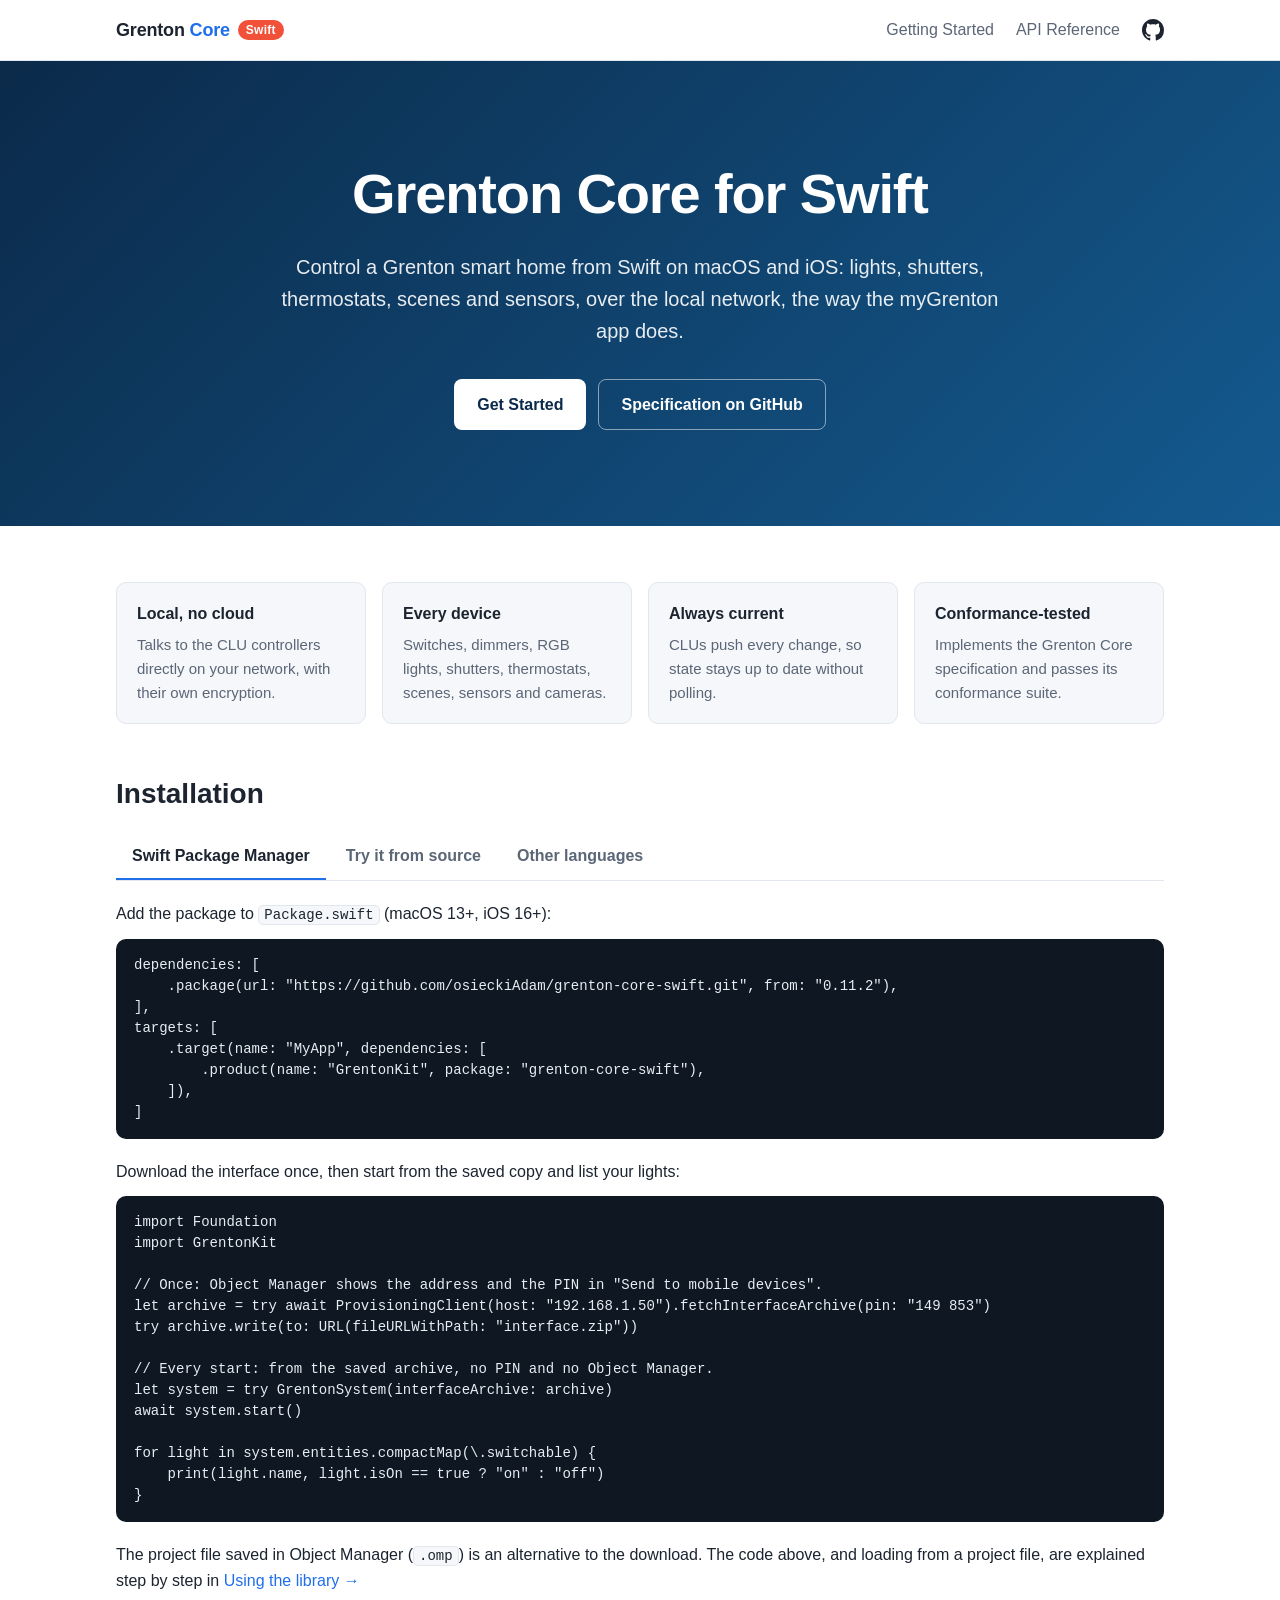
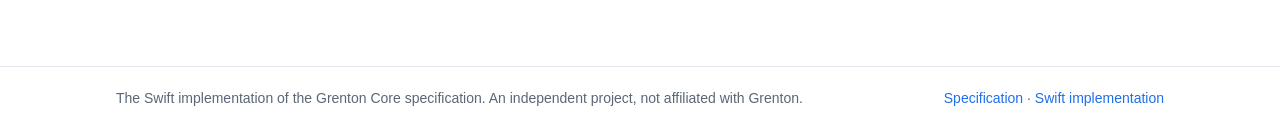
==== site/index.html @ cd2fb014 "Release 0.11.2 Implements spec 0.11.2 and passes suite 0.11.2 (233 cases). The submodule moves to th" ====
<!doctype html>
<html lang="en">
<head>
  <meta charset="utf-8">
  <meta name="viewport" content="width=device-width, initial-scale=1">
  <title>Grenton Core for Swift</title>
  <meta name="description" content="Control a Grenton smart home from Swift, over the local network.">
  <link rel="stylesheet" href="assets/style.css">
</head>
<body>
  <header class="site">
    <div class="wrap">
      <a class="brand" href="">Grenton <span>Core</span><em class="lang" title="Swift implementation">Swift</em></a>
      <nav class="main" aria-label="Main">
        <a href="getting-started/">Getting Started</a>
        <a href="api/documentation/grentondevices/">API Reference</a>
        <a class="github" href="https://github.com/osieckiAdam/grenton-core-spec" title="Grenton Core specification on GitHub" aria-label="Grenton Core specification on GitHub"><svg viewBox="0 0 16 16" aria-hidden="true"><path d="M8 0C3.58 0 0 3.58 0 8c0 3.54 2.29 6.53 5.47 7.59.4.07.55-.17.55-.38 0-.19-.01-.82-.01-1.49-2.01.37-2.53-.49-2.69-.94-.09-.23-.48-.94-.82-1.13-.28-.15-.68-.52-.01-.53.63-.01 1.08.58 1.23.82.72 1.21 1.87.87 2.33.66.07-.52.28-.87.51-1.07-1.78-.2-3.64-.89-3.64-3.95 0-.87.31-1.59.82-2.15-.08-.2-.36-1.02.08-2.12 0 0 .67-.21 2.2.82.64-.18 1.32-.27 2-.27.68 0 1.36.09 2 .27 1.53-1.04 2.2-.82 2.2-.82.44 1.1.16 1.92.08 2.12.51.56.82 1.27.82 2.15 0 3.07-1.87 3.75-3.65 3.95.29.25.54.73.54 1.48 0 1.07-.01 1.93-.01 2.2 0 .21.15.46.55.38A8.013 8.013 0 0016 8c0-4.42-3.58-8-8-8z"/></svg></a>
      </nav>
    </div>
  </header>

  <section class="hero">
    <div class="wrap">
      <h1>Grenton Core for Swift</h1>
      <p>Control a Grenton smart home from Swift on macOS and iOS: lights,
      shutters, thermostats, scenes and sensors, over the local network, the
      way the myGrenton app does.</p>
      <div class="buttons">
        <a class="button" href="getting-started/">Get Started</a>
        <a class="button secondary" href="https://github.com/osieckiAdam/grenton-core-spec">Specification on GitHub</a>
      </div>
    </div>
  </section>

  <main class="wrap">
    <div class="features">
      <div class="feature"><h3>Local, no cloud</h3><p>Talks to the CLU controllers directly on your network, with their own encryption.</p></div>
      <div class="feature"><h3>Every device</h3><p>Switches, dimmers, RGB lights, shutters, thermostats, scenes, sensors and cameras.</p></div>
      <div class="feature"><h3>Always current</h3><p>CLUs push every change, so state stays up to date without polling.</p></div>
      <div class="feature"><h3>Conformance-tested</h3><p>Implements the Grenton Core specification and passes its conformance suite.</p></div>
    </div>

    <section class="install" aria-labelledby="install-title">
      <h2 id="install-title">Installation</h2>
      <div class="tabs" role="tablist" data-tabs>
        <button role="tab" data-panel="tab-swift">Swift Package Manager</button>
        <button role="tab" data-panel="tab-source">Try it from source</button>
        <button role="tab" data-panel="tab-port">Other languages</button>
      </div>

      <div class="panel" id="tab-swift" role="tabpanel">
        <p>Add the package to <code>Package.swift</code> (macOS 13+, iOS 16+):</p>
<pre><code>dependencies: [
    .package(url: "https://github.com/osieckiAdam/grenton-core-swift.git", from: "0.11.2"),
],
targets: [
    .target(name: "MyApp", dependencies: [
        .product(name: "GrentonKit", package: "grenton-core-swift"),
    ]),
]</code></pre>
        <p>Download the interface once, then start from the saved copy and list your lights:</p>
<pre><code class="language-swift">import Foundation
import GrentonKit

// Once: Object Manager shows the address and the PIN in "Send to mobile devices".
let archive = try await ProvisioningClient(host: "192.168.1.50").fetchInterfaceArchive(pin: "149 853")
try archive.write(to: URL(fileURLWithPath: "interface.zip"))

// Every start: from the saved archive, no PIN and no Object Manager.
let system = try GrentonSystem(interfaceArchive: archive)
await system.start()

for light in system.entities.compactMap(\.switchable) {
    print(light.name, light.isOn == true ? "on" : "off")
}</code></pre>
        <p>The project file saved in Object Manager (<code>.omp</code>) is an alternative to the download. The code above, and loading from a project file, are explained step by step in <a href="api/documentation/grentondevices/gettingstarted/">Using the library →</a></p>
      </div>

      <div class="panel" id="tab-source" role="tabpanel" hidden>
        <p>Clone the Swift implementation and run the examples against your installation. No build step; <code>swift run</code> does it:</p>
<pre><code>git clone https://github.com/osieckiAdam/grenton-core-swift.git
cd grenton-core-swift
swift run fetch-interface 192.168.1.50 dist/interface.zip 149 853
swift run list-devices dist/interface.zip
swift run import-project house.omp            <span class="c"># the same, from a project file, no PIN</span></code></pre>
        <p><a href="getting-started/">The whole walkthrough →</a></p>
      </div>

      <div class="panel" id="tab-port" role="tabpanel" hidden>
        <p>This site is for the <strong>Swift</strong> implementation. Grenton Core itself is a language-agnostic specification: every implementation follows the same rules and passes the same conformance suite, so behaviour is identical across languages.</p>
        <p>Implementations in other languages will have their own pages and API references. To write one, start from the specification and its conformance suite:</p>
<pre><code>git submodule add https://github.com/osieckiAdam/grenton-core-spec.git vendor/grenton-core-spec
python3 vendor/grenton-core-spec/tools/suite.py check   <span class="c"># validate the suite</span></code></pre>
        <p><a href="https://github.com/osieckiAdam/grenton-core-spec">Specification and conformance contract →</a></p>
      </div>
    </section>
  </main>

  <footer class="site">
    <div class="wrap">
      <span>The Swift implementation of the Grenton Core specification. An independent project, not affiliated with Grenton.</span>
      <span><a href="https://github.com/osieckiAdam/grenton-core-spec">Specification</a> · <a href="https://github.com/osieckiAdam/grenton-core-swift">Swift implementation</a></span>
    </div>
  </footer>
  <script src="assets/site.js"></script>
</body>
</html>
---- site/assets/style.css ----
:root {
  --bg: #ffffff;
  --bg-soft: #f5f7fa;
  --text: #1c2430;
  --text-soft: #5b6676;
  --border: #e2e7ee;
  --accent: #1f6feb;
  --accent-text: #ffffff;
  --code-bg: #0f1722;
  --code-text: #e6edf3;
  --code-comment: #8b98a9;
  --hero-from: #0b2a4a;
  --hero-to: #145a8f;
  --hero-text: #ffffff;
  --swift: #f05138;
  --radius: 10px;
  --max: 1080px;
}
@media (prefers-color-scheme: dark) {
  :root {
    --bg: #0d1117;
    --bg-soft: #151b23;
    --text: #e6edf3;
    --text-soft: #9aa6b4;
    --border: #273140;
    --accent: #4c8dff;
    --code-bg: #0a0f16;
    --hero-from: #071a2e;
    --hero-to: #0e3d63;
  }
}
* { box-sizing: border-box; }
html { -webkit-text-size-adjust: 100%; }
body {
  margin: 0;
  background: var(--bg);
  color: var(--text);
  font: 16px/1.6 -apple-system, BlinkMacSystemFont, "Segoe UI", Roboto, "Helvetica Neue", Arial, sans-serif;
}
a { color: var(--accent); text-decoration: none; }
a:hover { text-decoration: underline; }
code, pre { font-family: ui-monospace, SFMono-Regular, Menlo, Consolas, monospace; font-size: 14px; }
:not(pre) > code { background: var(--bg-soft); border: 1px solid var(--border); border-radius: 5px; padding: 1px 5px; }
pre {
  background: var(--code-bg); color: var(--code-text);
  border-radius: var(--radius); padding: 16px 18px; margin: 12px 0 20px;
  overflow-x: auto; line-height: 1.5;
}
pre .c { color: var(--code-comment); }
.wrap { max-width: var(--max); margin: 0 auto; padding: 0 16px; }

/* Header */
header.site {
  position: sticky; top: 0; z-index: 10;
  background: color-mix(in srgb, var(--bg) 88%, transparent);
  backdrop-filter: blur(8px);
  border-bottom: 1px solid var(--border);
}
header.site .wrap { display: flex; align-items: center; gap: 24px; height: 60px; }
.brand { font-weight: 700; font-size: 18px; color: var(--text); letter-spacing: -0.01em; }
.brand:hover { text-decoration: none; }
.brand span { color: var(--accent); }
.brand .lang {
  font-style: normal; font-size: 12px; font-weight: 700; letter-spacing: 0.02em;
  color: #fff; background: var(--swift); border-radius: 999px; padding: 3px 8px;
  margin-left: 8px; vertical-align: 2px;
}
nav.main { display: flex; align-items: center; gap: 22px; margin-left: auto; }
nav.main a { color: var(--text-soft); font-weight: 500; }
nav.main a:hover, nav.main a[aria-current="page"] { color: var(--text); text-decoration: none; }
nav.main .github { display: inline-flex; color: var(--text); }
nav.main .github svg { width: 22px; height: 22px; fill: currentColor; }

/* Hero */
.hero {
  background: linear-gradient(135deg, var(--hero-from), var(--hero-to));
  color: var(--hero-text); text-align: center; padding: 88px 0 96px;
}
.hero h1 { font-size: clamp(36px, 6vw, 56px); margin: 0 0 12px; letter-spacing: -0.02em; }
.hero p { font-size: clamp(17px, 2.2vw, 20px); max-width: 720px; margin: 0 auto 32px; opacity: 0.9; }
.buttons { display: flex; gap: 12px; justify-content: center; flex-wrap: wrap; }
.button {
  display: inline-block; padding: 12px 22px; border-radius: 8px; font-weight: 600;
  background: var(--hero-text); color: var(--hero-from); border: 1px solid transparent;
}
.button.secondary { background: transparent; color: var(--hero-text); border-color: rgba(255, 255, 255, 0.5); }
.button:hover { text-decoration: none; filter: brightness(0.95); }

/* Features */
.features { display: grid; grid-template-columns: repeat(auto-fit, minmax(220px, 1fr)); gap: 16px; margin: 56px auto 16px; }
.feature { border: 1px solid var(--border); border-radius: var(--radius); padding: 18px 20px; background: var(--bg-soft); }
.feature h3 { margin: 0 0 6px; font-size: 16px; }
.feature p { margin: 0; color: var(--text-soft); font-size: 15px; }

/* Install tabs */
section.install { margin: 48px auto 72px; }
section.install h2 { font-size: 28px; margin: 0 0 16px; }
.tabs { display: flex; gap: 4px; border-bottom: 1px solid var(--border); overflow-x: auto; }
.tabs button {
  appearance: none; background: none; border: 0; border-bottom: 2px solid transparent;
  padding: 10px 16px; font: inherit; font-weight: 600; color: var(--text-soft); cursor: pointer; white-space: nowrap;
}
.tabs button[aria-selected="true"] { color: var(--text); border-bottom-color: var(--accent); }
.panel { padding: 20px 0 0; }
.panel[hidden] { display: none; }
.panel p { margin: 0 0 8px; }

/* Article (getting started) */
main.article { max-width: 820px; margin: 0 auto; padding: 40px 16px 80px; }
main.article h1 { font-size: 36px; margin: 0 0 8px; letter-spacing: -0.01em; }
main.article .lead { color: var(--text-soft); font-size: 18px; margin: 0 0 32px; }
main.article h2 { margin: 40px 0 8px; font-size: 24px; }
main.article h2 .step {
  display: inline-grid; place-items: center; width: 30px; height: 30px; margin-right: 8px;
  border-radius: 50%; background: var(--accent); color: var(--accent-text); font-size: 15px; vertical-align: 3px;
}
main.article img { max-width: 100%; border-radius: var(--radius); border: 1px solid var(--border); }
.note { border-left: 3px solid var(--accent); background: var(--bg-soft); padding: 10px 14px; border-radius: 0 8px 8px 0; margin: 16px 0; }
.note.warn { border-left-color: #d29922; }

footer.site { border-top: 1px solid var(--border); color: var(--text-soft); font-size: 14px; }
footer.site .wrap { display: flex; gap: 16px; flex-wrap: wrap; justify-content: space-between; padding: 20px 16px; }

main, section, .panel, .feature { min-width: 0; }
:not(pre) > code { overflow-wrap: anywhere; }

@media (max-width: 640px) {
  header.site .wrap { gap: 10px; }
  .brand { font-size: 16px; white-space: nowrap; }
  nav.main { gap: 12px; font-size: 14px; }
  nav.main a { white-space: nowrap; }
  .hero { padding: 56px 0 64px; }
  .features { grid-template-columns: 1fr; margin-top: 32px; }
}
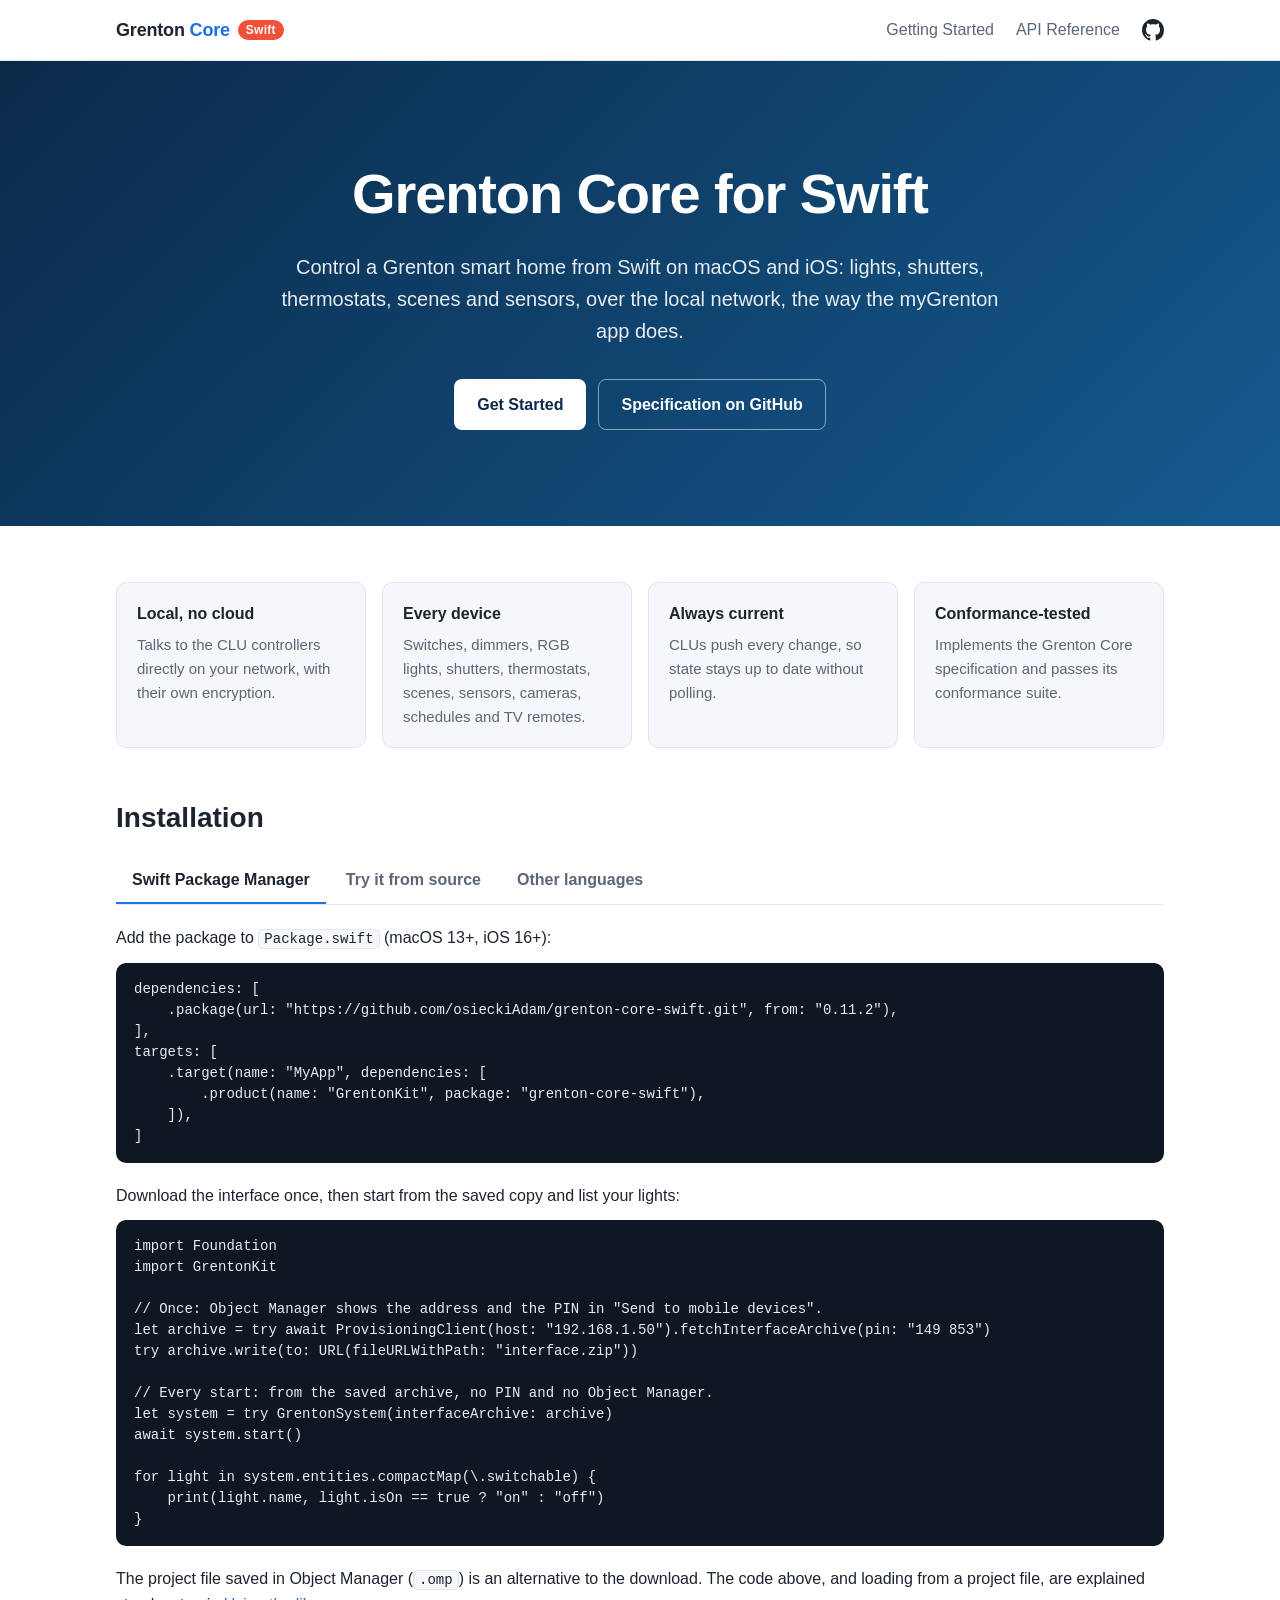
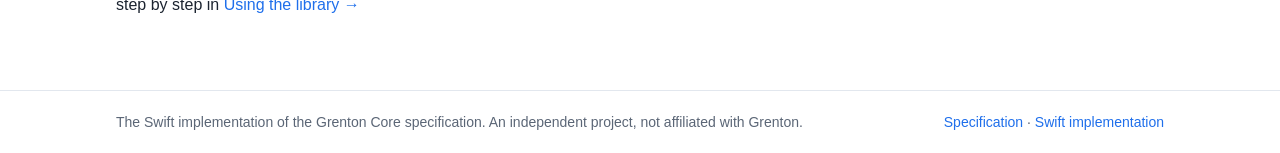
==== commit 0c5c344b: "Follow spec 0.12.1: schedules, TV remotes, quoted tables; SwiftUI bridge; InterfaceStore; Pages EVEN" ====
--- a/site/index.html
+++ b/site/index.html
@@ -35,7 +35,7 @@
   <main class="wrap">
     <div class="features">
       <div class="feature"><h3>Local, no cloud</h3><p>Talks to the CLU controllers directly on your network, with their own encryption.</p></div>
-      <div class="feature"><h3>Every device</h3><p>Switches, dimmers, RGB lights, shutters, thermostats, scenes, sensors and cameras.</p></div>
+      <div class="feature"><h3>Every device</h3><p>Switches, dimmers, RGB lights, shutters, thermostats, scenes, sensors, cameras, schedules and TV remotes.</p></div>
       <div class="feature"><h3>Always current</h3><p>CLUs push every change, so state stays up to date without polling.</p></div>
       <div class="feature"><h3>Conformance-tested</h3><p>Implements the Grenton Core specification and passes its conformance suite.</p></div>
     </div>
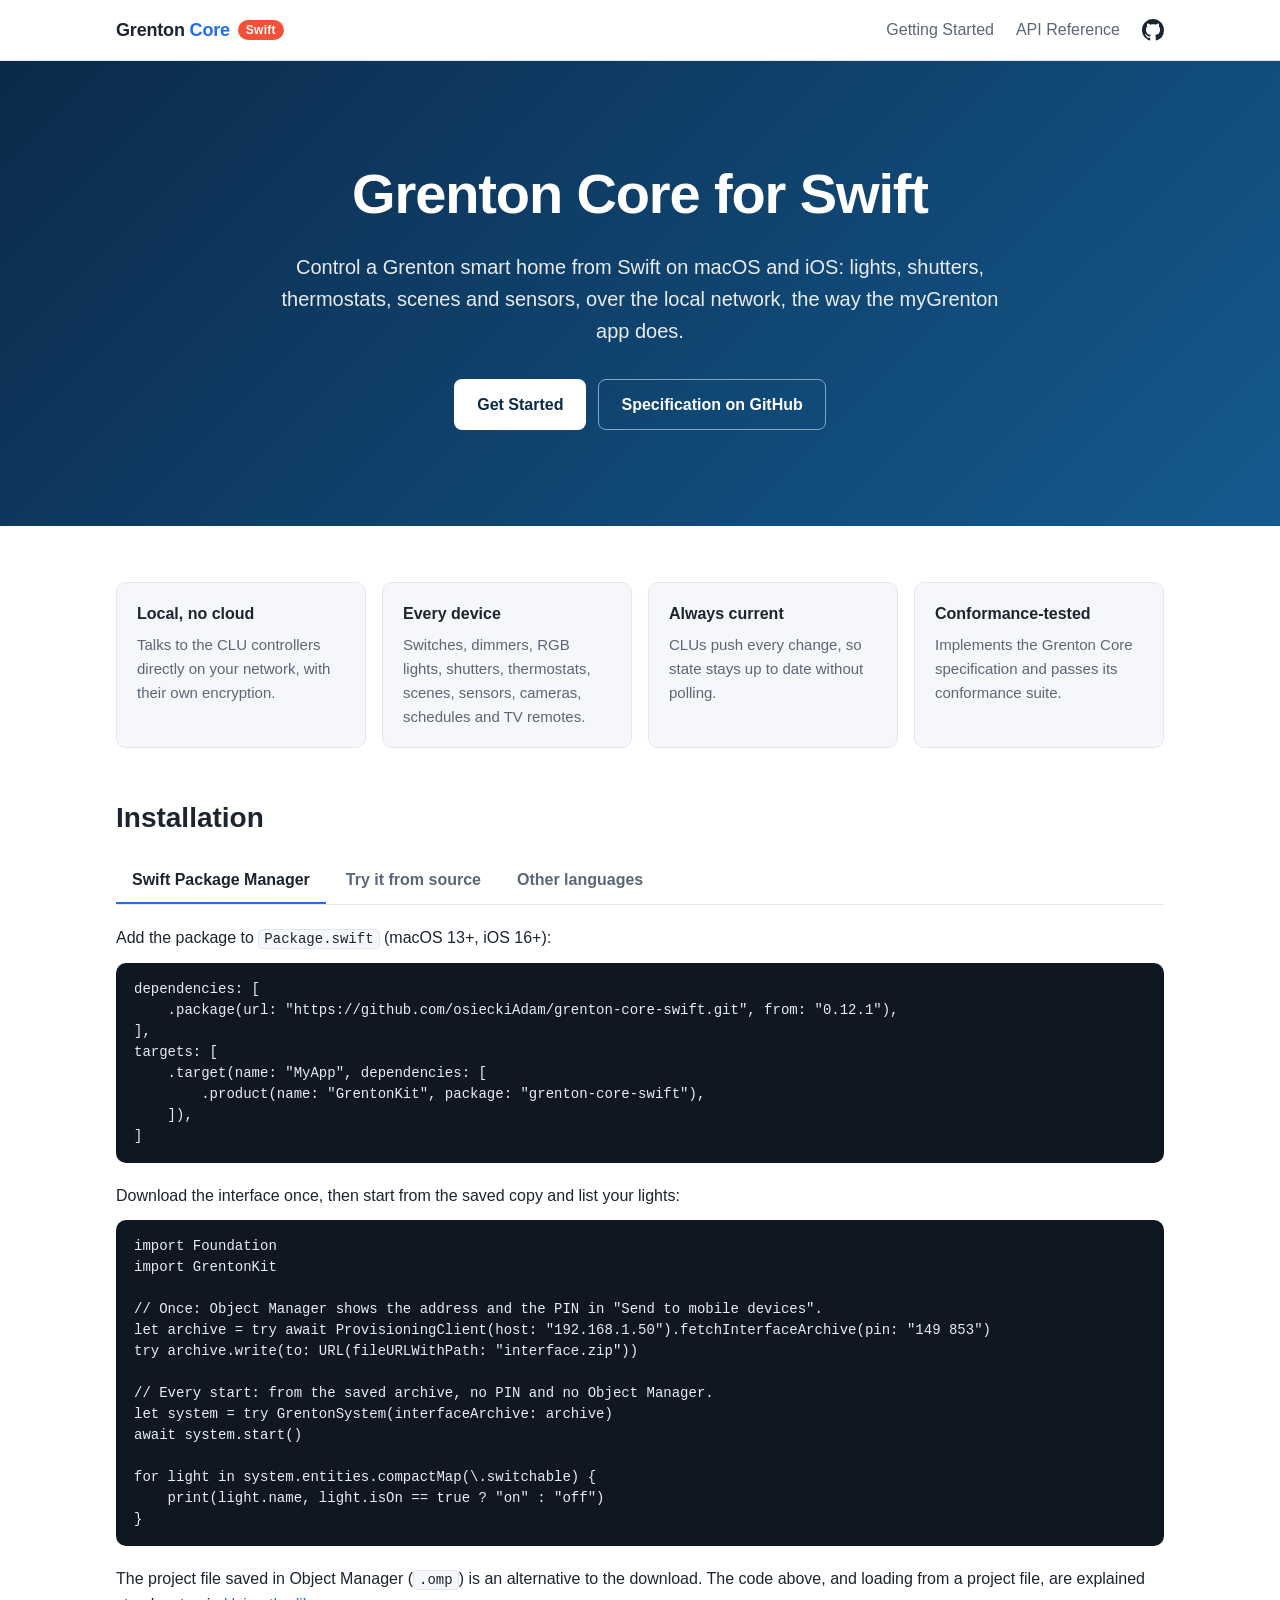
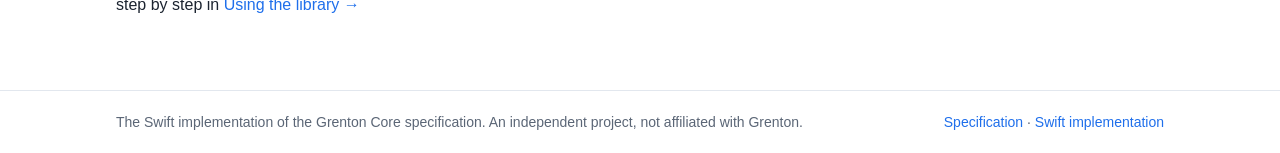
==== commit aff02738: "Release 0.12.1" ====
--- a/site/index.html
+++ b/site/index.html
@@ -51,7 +51,7 @@
       <div class="panel" id="tab-swift" role="tabpanel">
         <p>Add the package to <code>Package.swift</code> (macOS 13+, iOS 16+):</p>
 <pre><code>dependencies: [
-    .package(url: "https://github.com/osieckiAdam/grenton-core-swift.git", from: "0.11.2"),
+    .package(url: "https://github.com/osieckiAdam/grenton-core-swift.git", from: "0.12.1"),
 ],
 targets: [
     .target(name: "MyApp", dependencies: [
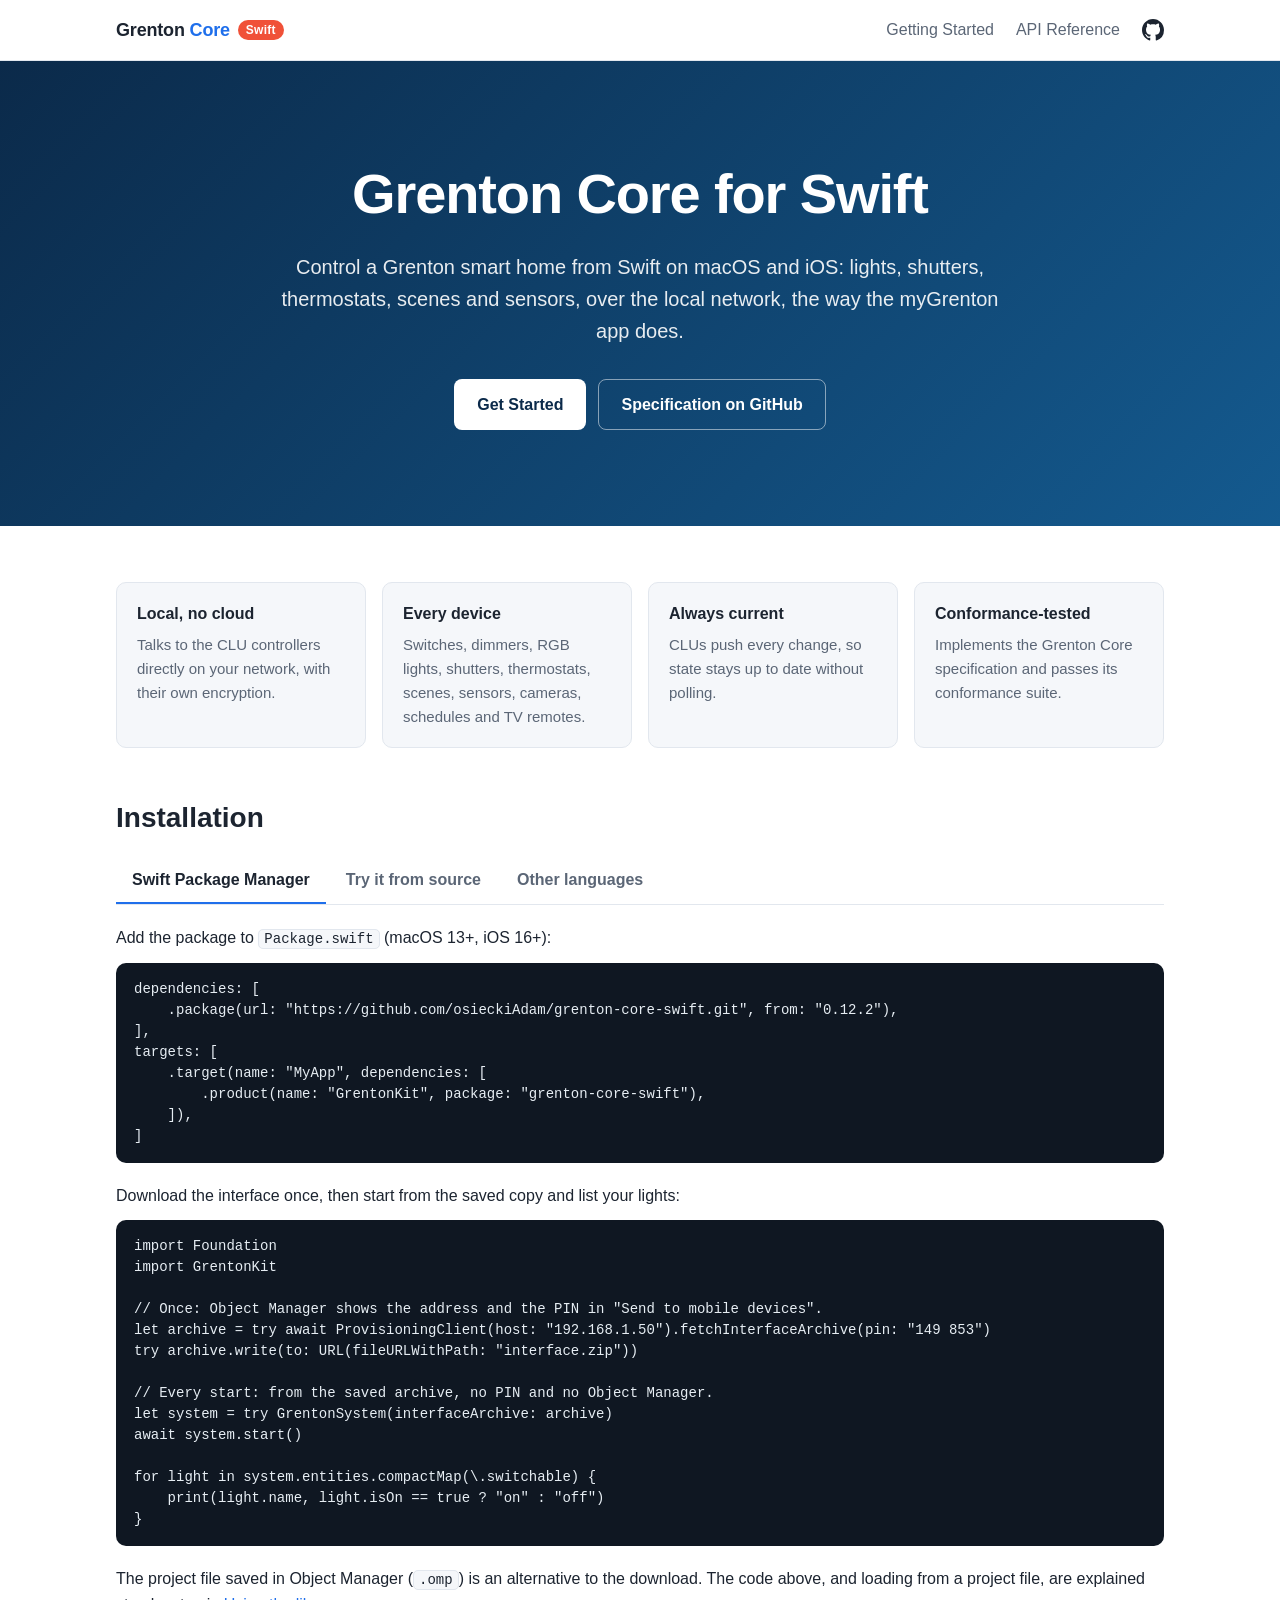
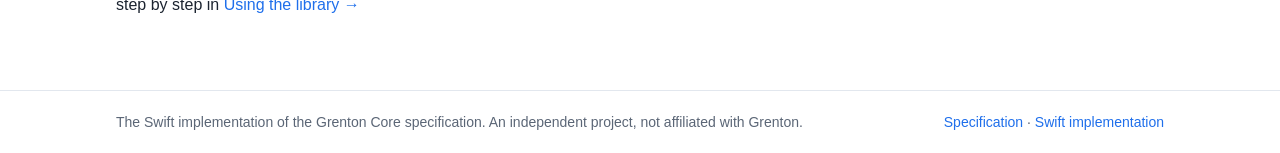
==== commit 14b0f613: "Release 0.12.2" ====
--- a/site/index.html
+++ b/site/index.html
@@ -51,7 +51,7 @@
       <div class="panel" id="tab-swift" role="tabpanel">
         <p>Add the package to <code>Package.swift</code> (macOS 13+, iOS 16+):</p>
 <pre><code>dependencies: [
-    .package(url: "https://github.com/osieckiAdam/grenton-core-swift.git", from: "0.12.1"),
+    .package(url: "https://github.com/osieckiAdam/grenton-core-swift.git", from: "0.12.2"),
 ],
 targets: [
     .target(name: "MyApp", dependencies: [
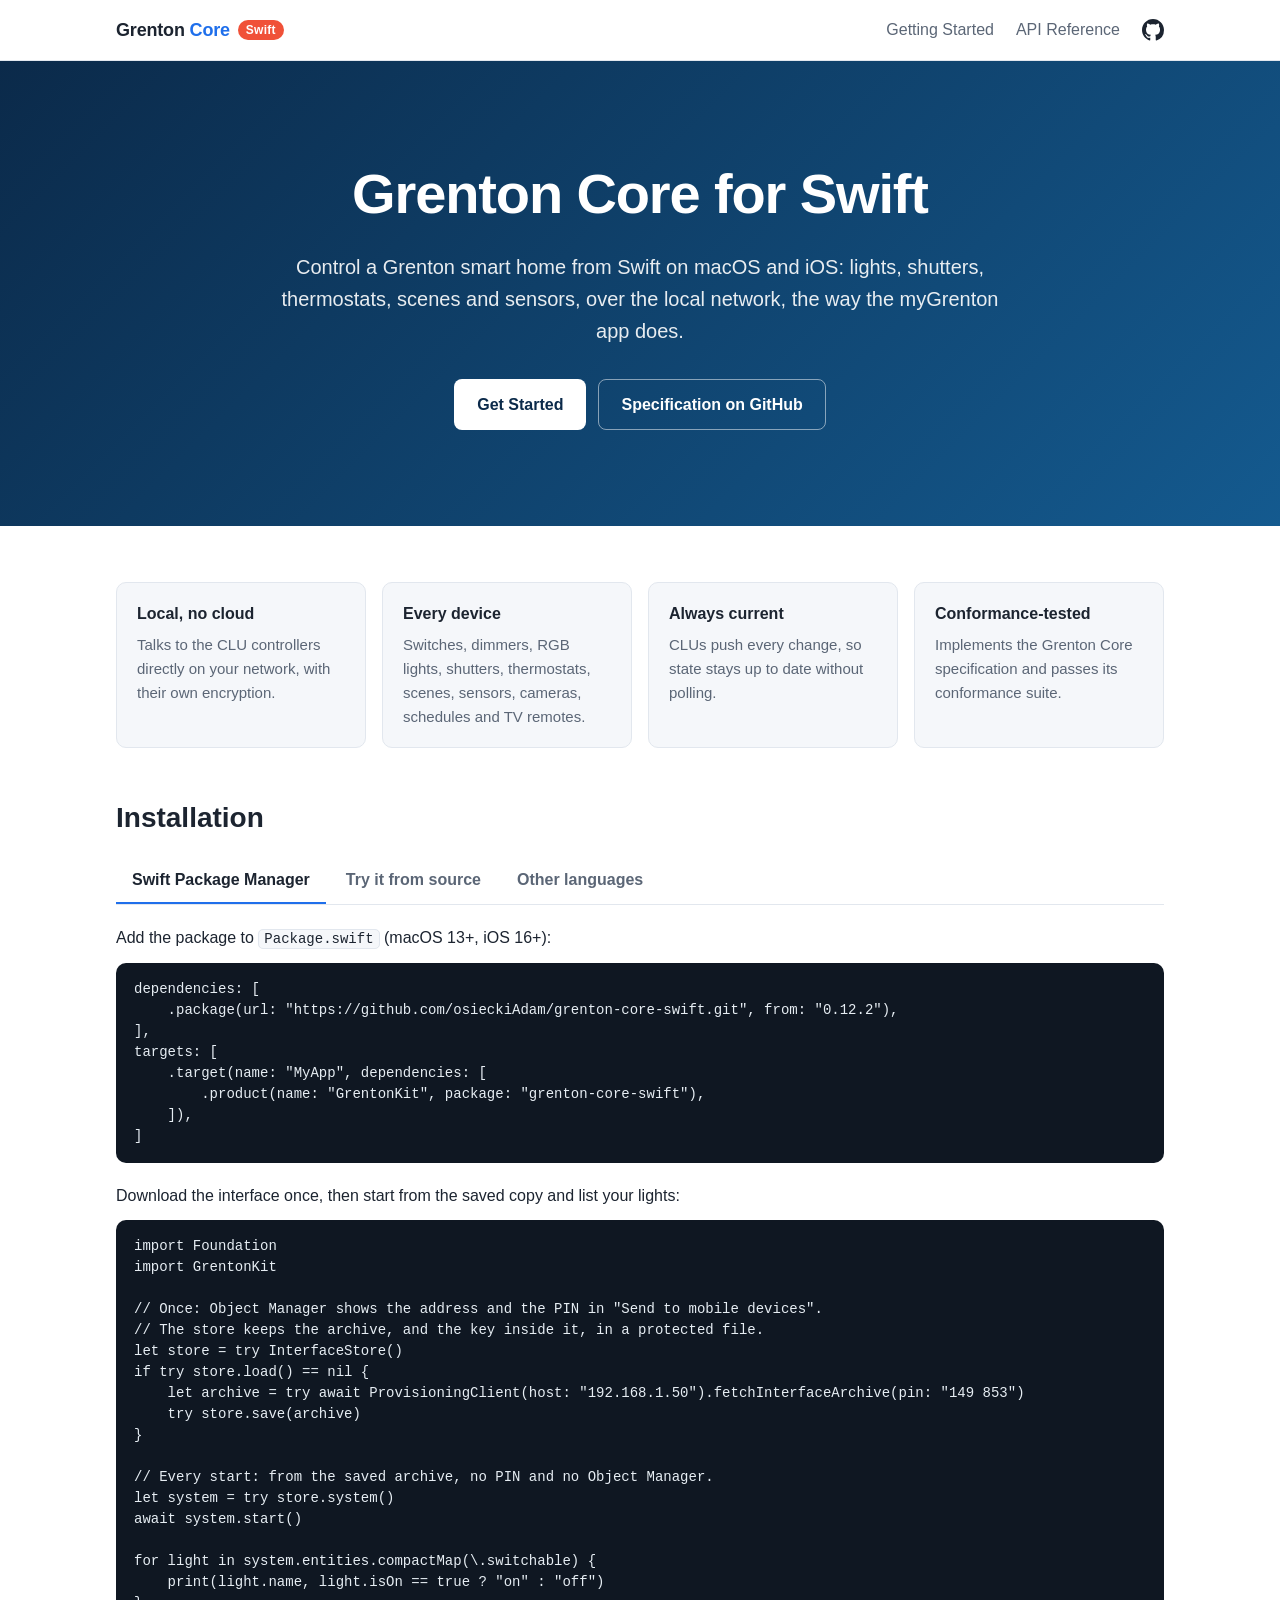
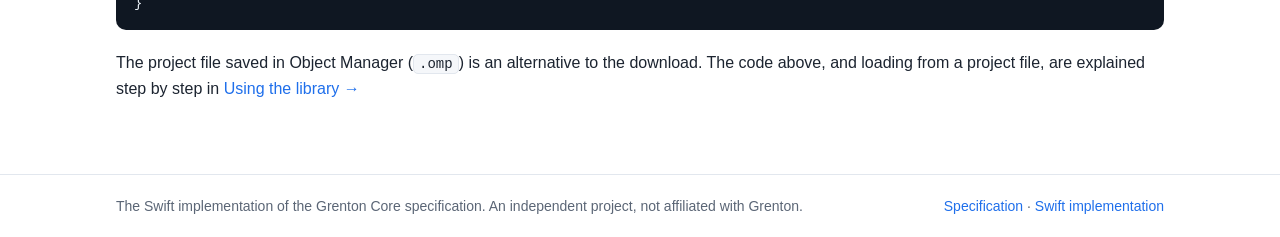
==== commit 655bf331: "Documentation: InterfaceStore and Observed where apps start; docs-only merges are not releases The l" ====
--- a/site/index.html
+++ b/site/index.html
@@ -63,11 +63,15 @@
 import GrentonKit
 
 // Once: Object Manager shows the address and the PIN in "Send to mobile devices".
-let archive = try await ProvisioningClient(host: "192.168.1.50").fetchInterfaceArchive(pin: "149 853")
-try archive.write(to: URL(fileURLWithPath: "interface.zip"))
+// The store keeps the archive, and the key inside it, in a protected file.
+let store = try InterfaceStore()
+if try store.load() == nil {
+    let archive = try await ProvisioningClient(host: "192.168.1.50").fetchInterfaceArchive(pin: "149 853")
+    try store.save(archive)
+}
 
 // Every start: from the saved archive, no PIN and no Object Manager.
-let system = try GrentonSystem(interfaceArchive: archive)
+let system = try store.system()
 await system.start()
 
 for light in system.entities.compactMap(\.switchable) {
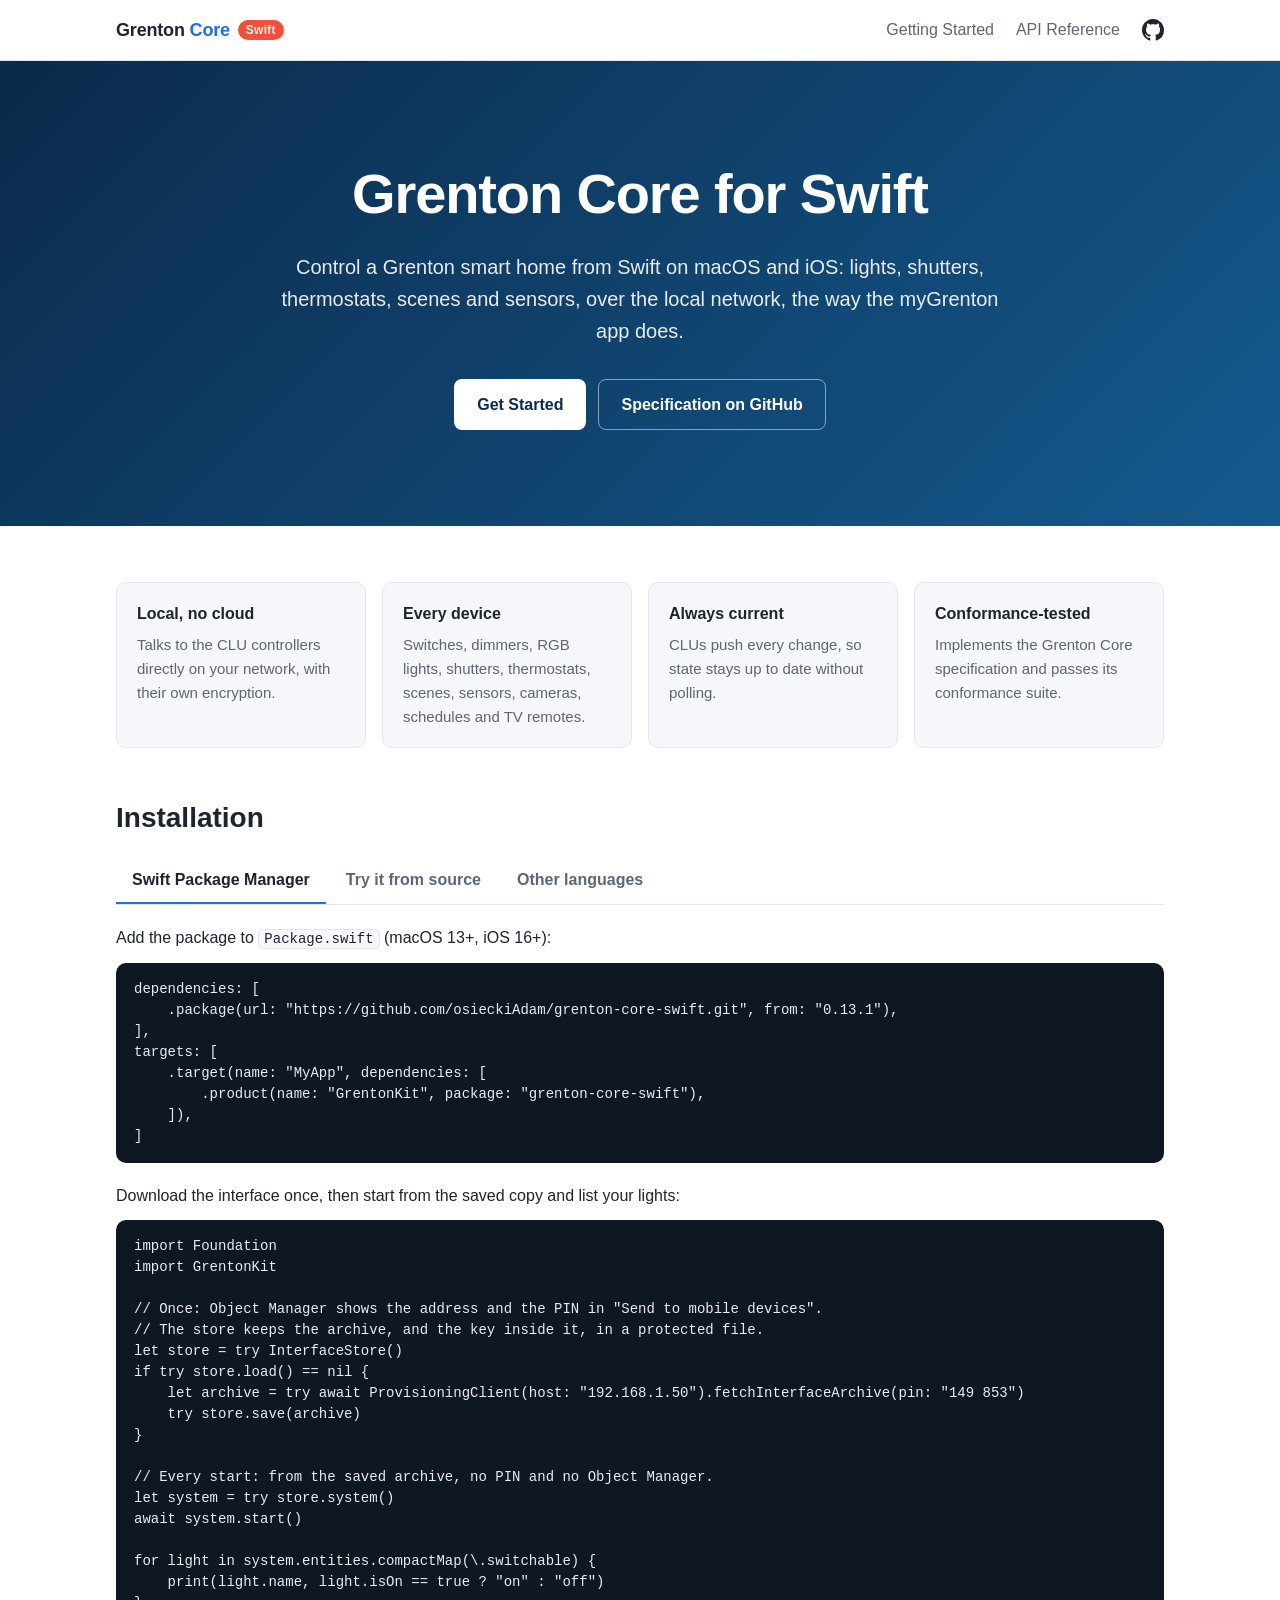
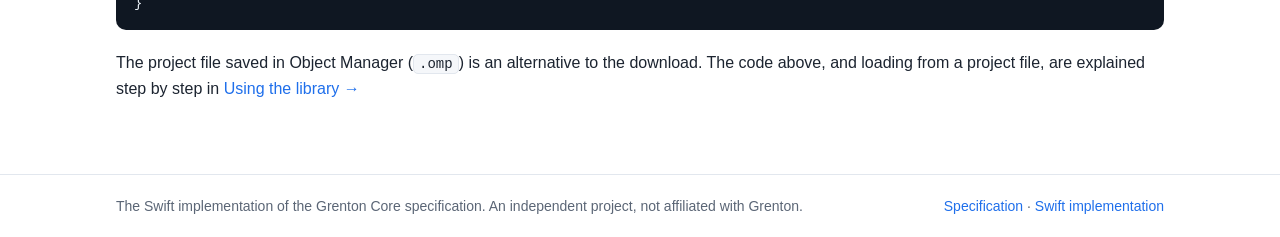
==== commit e50f39bd: "Release 0.13.1" ====
--- a/site/index.html
+++ b/site/index.html
@@ -51,7 +51,7 @@
       <div class="panel" id="tab-swift" role="tabpanel">
         <p>Add the package to <code>Package.swift</code> (macOS 13+, iOS 16+):</p>
 <pre><code>dependencies: [
-    .package(url: "https://github.com/osieckiAdam/grenton-core-swift.git", from: "0.12.2"),
+    .package(url: "https://github.com/osieckiAdam/grenton-core-swift.git", from: "0.13.1"),
 ],
 targets: [
     .target(name: "MyApp", dependencies: [
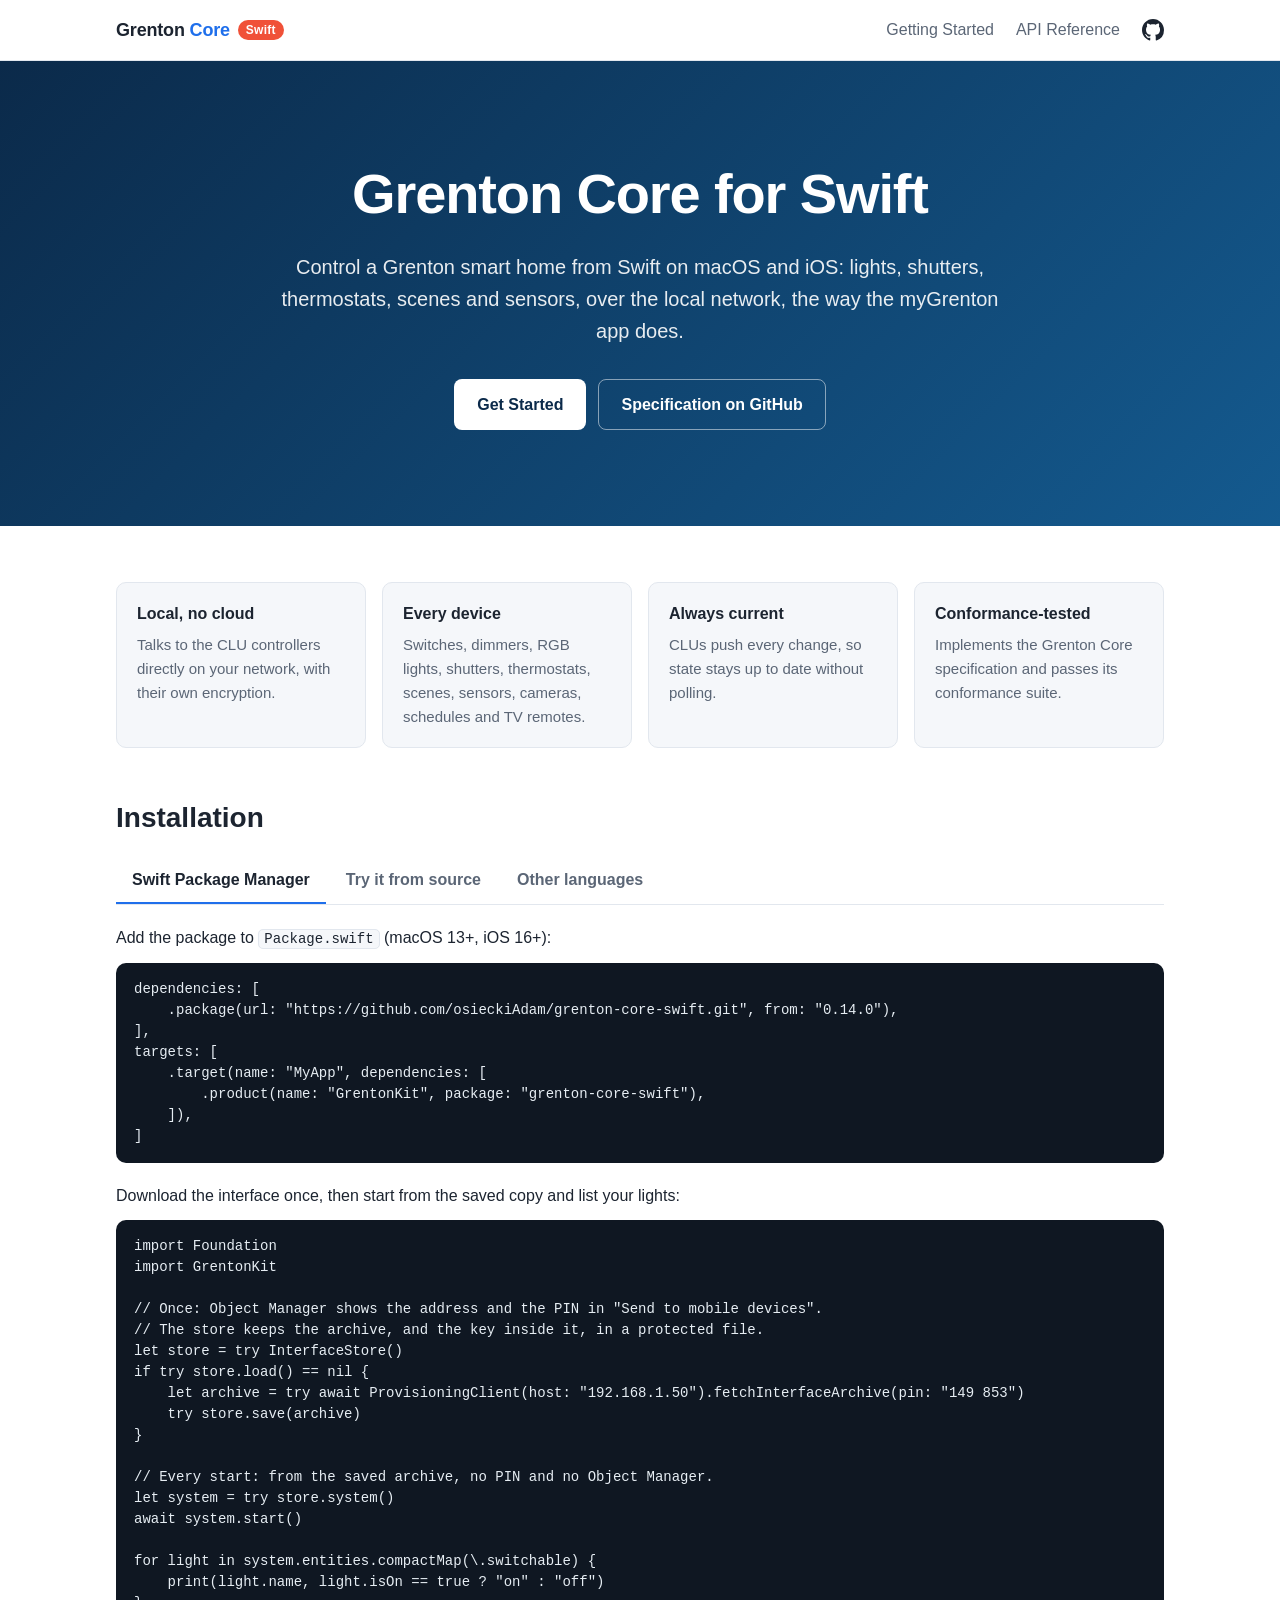
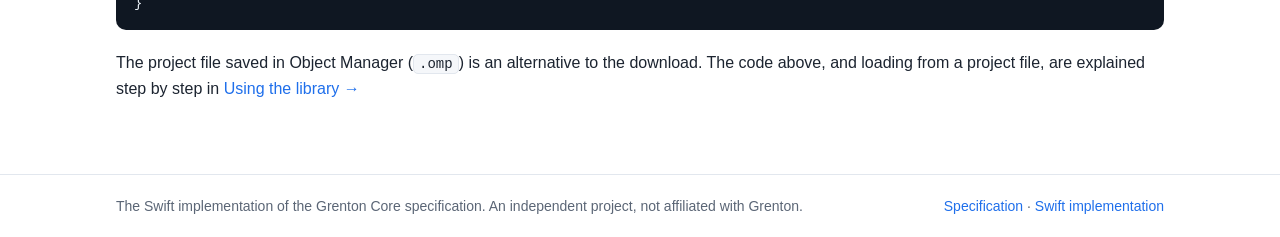
==== commit 66c470af: "Release 0.14.0" ====
--- a/site/index.html
+++ b/site/index.html
@@ -51,7 +51,7 @@
       <div class="panel" id="tab-swift" role="tabpanel">
         <p>Add the package to <code>Package.swift</code> (macOS 13+, iOS 16+):</p>
 <pre><code>dependencies: [
-    .package(url: "https://github.com/osieckiAdam/grenton-core-swift.git", from: "0.13.1"),
+    .package(url: "https://github.com/osieckiAdam/grenton-core-swift.git", from: "0.14.0"),
 ],
 targets: [
     .target(name: "MyApp", dependencies: [
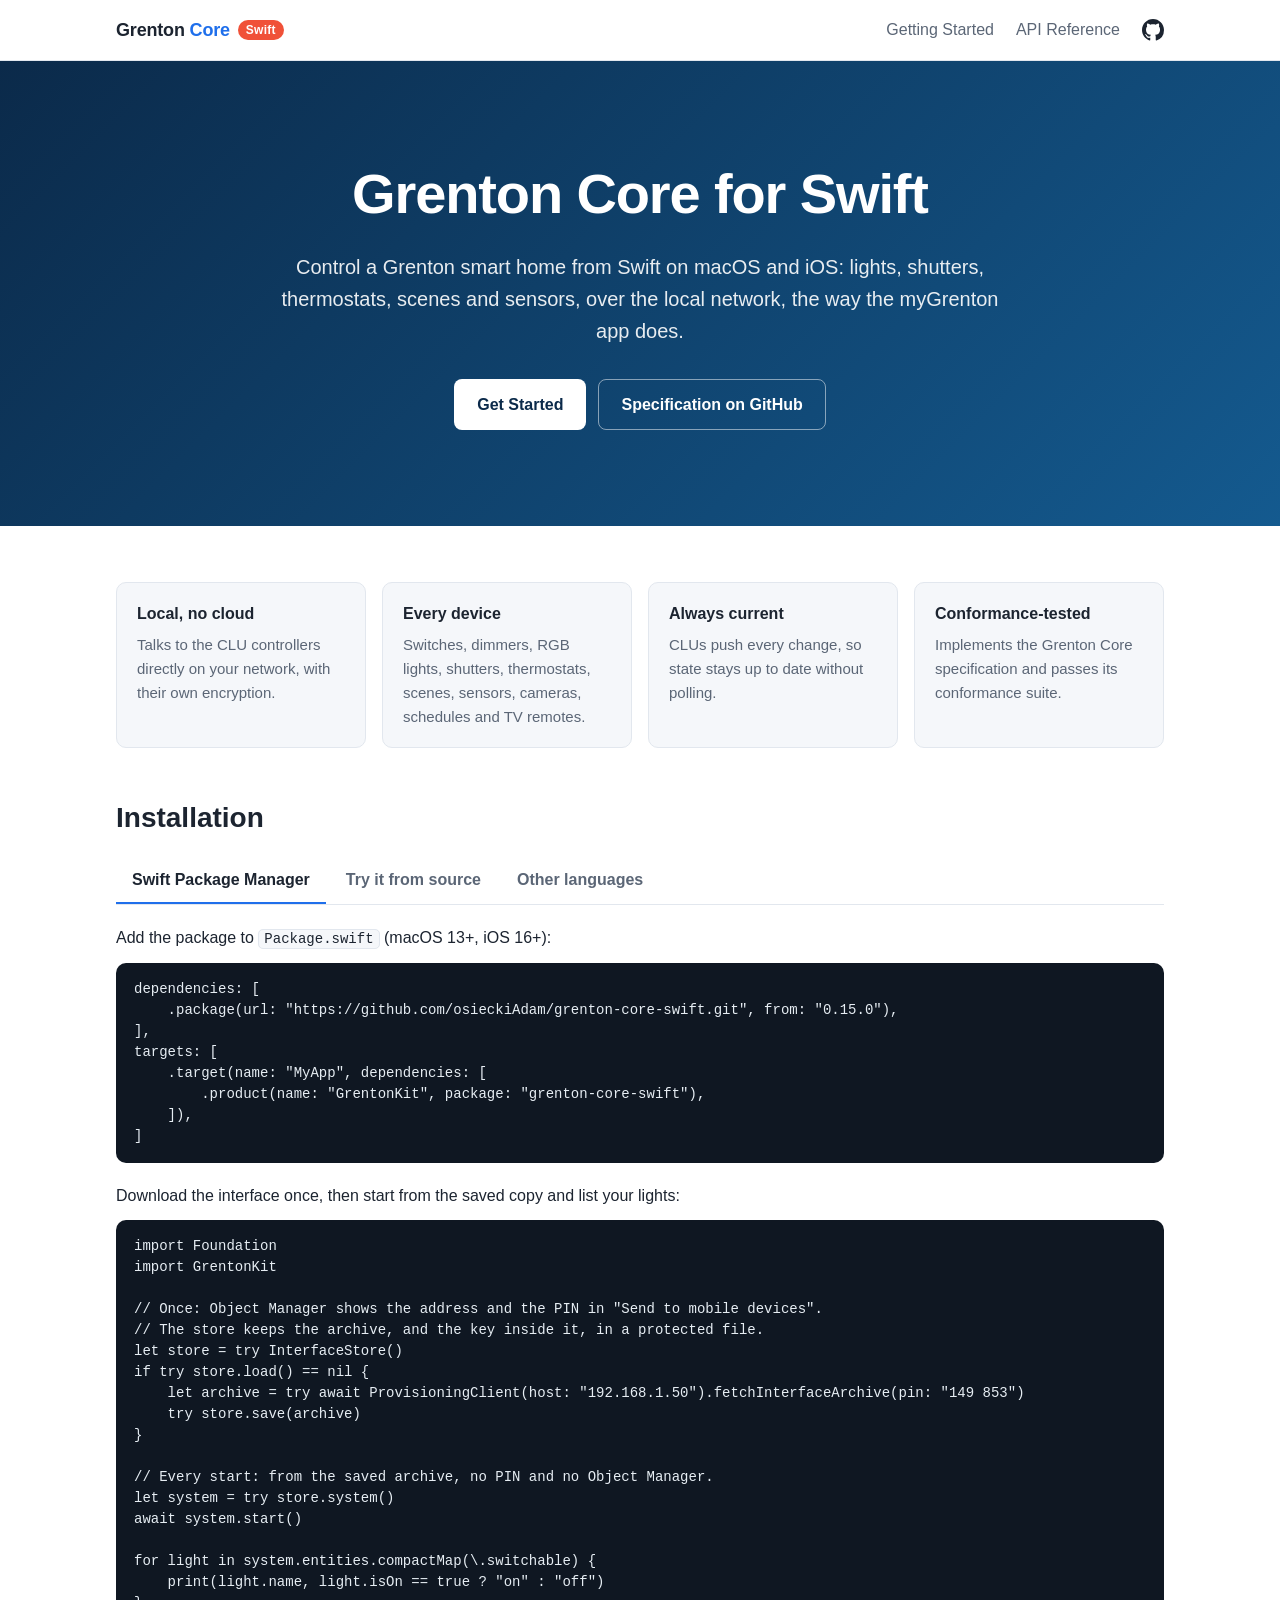
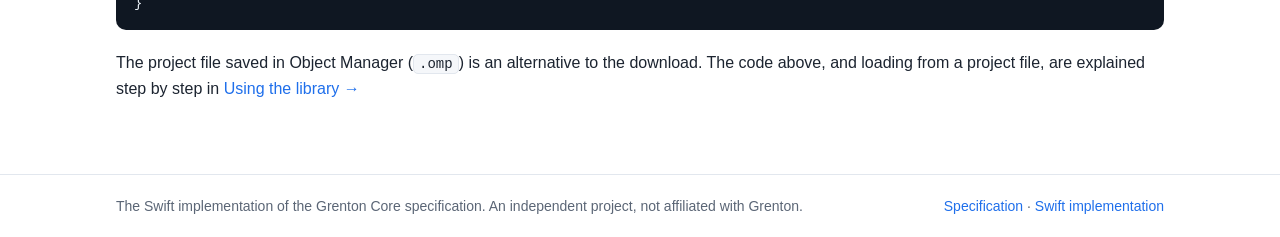
==== commit 8256947a: "Release 0.15.0: prepare the CHANGELOG heading and the from: versions Co-Authored-By: Claude Opus 5.5" ====
--- a/site/index.html
+++ b/site/index.html
@@ -51,7 +51,7 @@
       <div class="panel" id="tab-swift" role="tabpanel">
         <p>Add the package to <code>Package.swift</code> (macOS 13+, iOS 16+):</p>
 <pre><code>dependencies: [
-    .package(url: "https://github.com/osieckiAdam/grenton-core-swift.git", from: "0.14.0"),
+    .package(url: "https://github.com/osieckiAdam/grenton-core-swift.git", from: "0.15.0"),
 ],
 targets: [
     .target(name: "MyApp", dependencies: [
